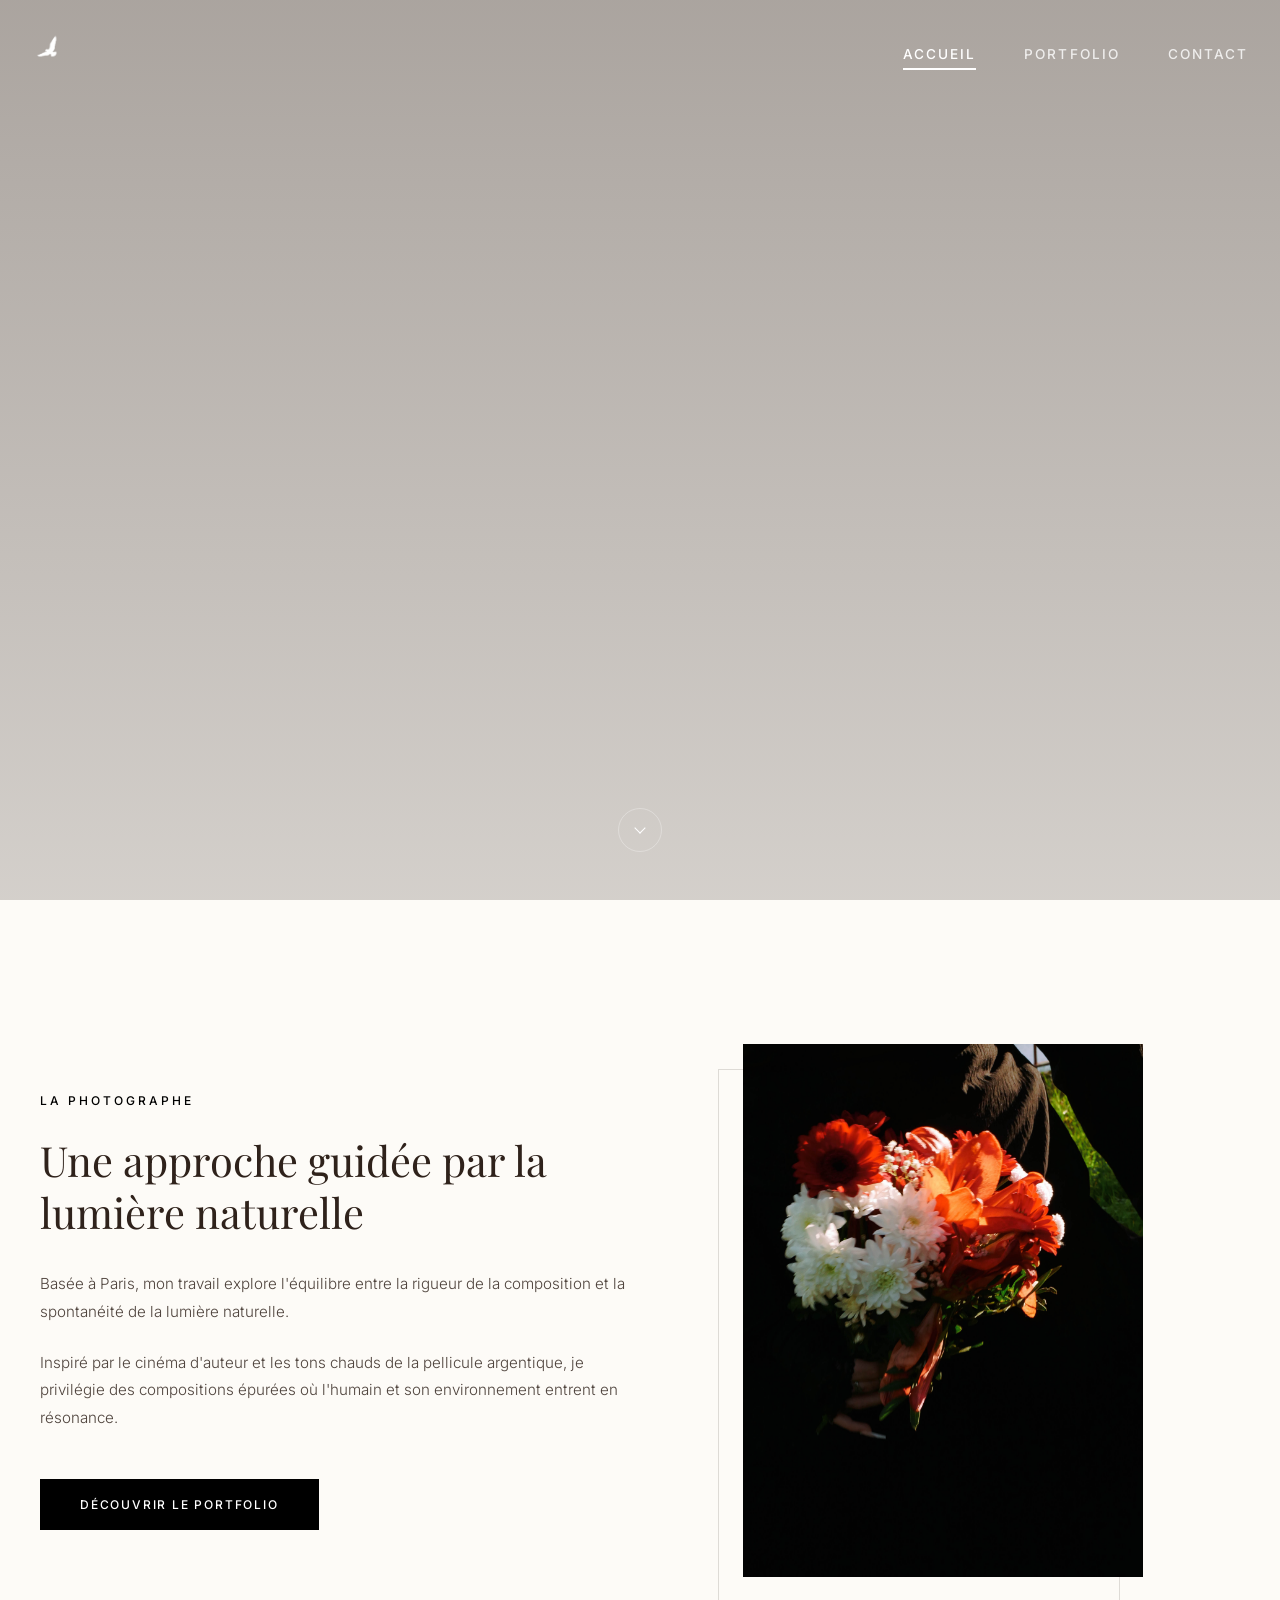
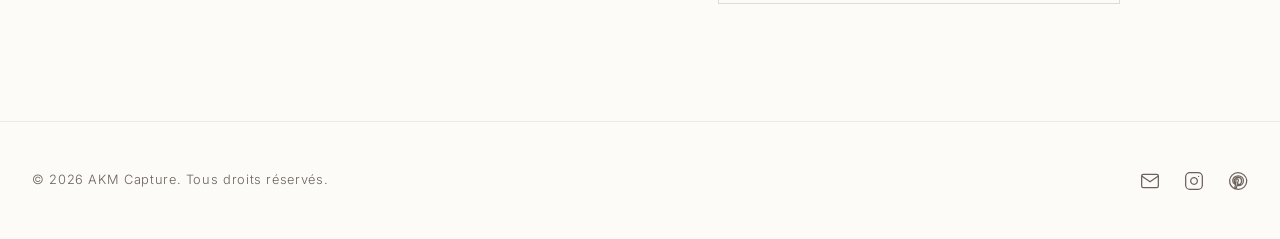
==== index.html @ 98f6f7d1 "Premier commit du portfolio" ====
<!DOCTYPE html>
<html lang="fr">
<head>
    <meta charset="UTF-8">
    <meta name="viewport" content="width=device-width, initial-scale=1.0">
    <title> Accueil | AKM Capture </title>
    
    <!-- Intégration des polices : Playfair Display & Inter -->
    <link rel="preconnect" href="https://fonts.googleapis.com">
    <link rel="preconnect" href="https://fonts.gstatic.com" crossorigin>
    <link rel="icon" type="image/png" href="image/logos/logoblancSF.png">
    <link href="https://fonts.googleapis.com/css2?family=Inter:wght@300;400;500&family=Playfair+Display:ital,wght@0,400;0,600;1,400&display=swap" rel="stylesheet">
    
    <!-- Feuille de style globale -->
    <link rel="stylesheet" href="style.css">
</head>
<body>

    <!-- En-tête global (Header conforme à portfolio.html et contact.html) -->
    <header class="main-header">
        <div class="header-container">
            <!-- Logo à gauche -->
        <div class="header-logo">
    <a href="index.html" class="logo-link">
        <img src="image/logos/logoblancSF.png" alt="Logo AKM" class="logo-img">
    </a>
</div>

            <!-- Navigation au milieu -->
            <nav class="header-nav">
                <ul class="nav-list">
                    <li><a href="index.html" class="nav-item active">Accueil</a></li>
                    <li><a href="portfolio.html" class="nav-item">Portfolio</a></li>
                    <li><a href="contact.html" class="nav-item">Contact</a></li>
                </ul>
            </nav>

    
        </div>
    </header>

    <main>
        <!-- Section 1 : Bannière Hero (100vh) -->
        <section class="hero-section">
            <div class="hero-overlay"></div>
            <div class="hero-content">
                <span class="hero-subtitle"></span>
                <h1 class="hero-title"></h1>
            </div>

                <a href="#about" class="hero-scroll-link" aria-label="Défiler vers la section À propos">
                    <span class="scroll-arrow"></span>
                </a>
            
        </section>

        <!-- Section 2 : Présentation "Qui suis-je" -->
        <section class="about-section" id="about">
            <div class="about-container">
                <!-- Colonne 1 : Texte -->
                <div class="about-text-column">
                    <span class="about-tag">La Photographe</span>
                    <h2 class="about-heading">Une approche guidée par la lumière naturelle </h2>
                    <p class="about-paragraph">
                        Basée à Paris, mon travail explore l'équilibre entre la rigueur de la composition et la spontanéité de la lumière naturelle. 
                    </p>
                    <p class="about-paragraph">
                        Inspiré par le cinéma d'auteur et les tons chauds de la pellicule argentique, je privilégie des compositions épurées où l'humain et son environnement entrent en résonance.
                    </p>
                    <div class="about-cta">
                        <a href="portfolio.html" class="cta-button">Découvrir le portfolio</a>
                    </div>
                </div>

                <!-- Colonne 2 : Image -->
                <div class="about-image-column">
                    <div class="about-image-frame">
                        <img src="image/galerie portfolio/15galerieakmc.jpg" alt="" class="about-image">
                    </div>
                </div>
            </div>
        </section>
    </main>

    <!-- Bas de page (Footer) -->
     <footer class="site-footer">
        <div class="footer-container">
            <!-- Crédit à gauche -->
            <p class="footer-credits">© 2026 AKM Capture. Tous droits réservés.</p>
            
            <!-- Raccourcis réseaux à droite -->
            <div class="footer-socials">
                <!-- E-mail -->
                <a href="mailto:azhrhn@outlook.com.com" class="footer-icon-link" aria-label="E-mail">
                    <svg xmlns="http://www.w3.org/2000/svg" viewBox="0 0 24 24" fill="none" stroke="currentColor" stroke-width="1.5" stroke-linecap="round" stroke-linejoin="round" class="svg-icon">
                        <path d="M4 4h16c1.1 0 2 .9 2 2v12c0 1.1-.9 2-2 2H4c-1.1 0-2-.9-2-2V6c0-1.1.9-2 2-2z"></path>
                        <polyline points="22,6 12,13 2,6"></polyline>
                    </svg>
                </a>
                
                <!-- Instagram -->
                <a href="https://instagram.com/akm.capture" target="_blank" rel="noopener noreferrer" class="footer-icon-link" aria-label="Instagram">
                    <svg xmlns="http://www.w3.org/2000/svg" viewBox="0 0 24 24" fill="none" stroke="currentColor" stroke-width="1.5" stroke-linecap="round" stroke-linejoin="round" class="svg-icon">
                        <rect x="2" y="2" width="20" height="20" rx="5" ry="5"></rect>
                        <path d="M16 11.37A4 4 0 1 1 12.63 8 4 4 0 0 1 16 11.37z"></path>
                        <line x1="17.5" y1="6.5" x2="17.51" y2="6.5"></line>
                    </svg>
                </a>
                
                <!-- Pinterest -->
                <a href="https://pinterest.com/azhrhn" target="_blank" rel="noopener noreferrer" class="footer-icon-link" aria-label="Pinterest">
                    <svg xmlns="http://www.w3.org/2000/svg" viewBox="0 0 24 24" fill="none" stroke="currentColor" stroke-width="1.5" stroke-linecap="round" stroke-linejoin="round" class="svg-icon">
                        <path d="M12 2C6.48 2 2 6.48 2 12c0 4.27 2.68 7.91 6.46 9.38-.09-.8-.17-2.02.04-2.89.18-.78 1.16-5.02 1.16-5.02s-.3-.59-.3-1.47c0-1.38.8-2.41 1.8-2.41.85 0 1.26.64 1.26 1.4 0 .85-.54 2.13-.82 3.31-.23.99.49 1.8 1.47 1.8 1.77 0 3.13-1.86 3.13-4.55 0-2.38-1.71-4.04-4.14-4.04-2.82 0-4.48 2.12-4.48 4.31 0 .85.33 1.77.74 2.27.08.1.09.18.06.28l-.27 1.12c-.04.18-.15.22-.34.13-1.25-.58-2.03-2.4-2.03-3.86 0-3.14 2.28-6.02 6.58-6.02 3.45 0 6.13 2.46 6.13 5.74 0 3.43-2.16 6.19-5.16 6.19-1.01 0-1.95-.52-2.27-1.14l-.62 2.36c-.22.86-.83 1.94-1.24 2.6 1.05.3 2.16.48 3.31.48 5.52 0 10-4.48 10-10S17.52 2 12 2z"></path>
                    </svg>
                </a>
            </div>
        </div>
    </footer>

</body>
</html>
---- style.css ----
/* ==========================================================================
   1. VARIABLES & RESET GLOBAL
   ========================================================================== */
:root {
    /* Palette de couleurs rétro-moderne */
    --color-bg-light: #FDFBF7;       /* Beige clair pour le fond */
    --color-text-dark: #2F221B;      /* Marron foncé pour le texte */
    --color-accent: #000000;         /* Orange rétro */
    --color-accent-hover: #000000;   /* Orange rétro au survol */
    --color-white: #ffffff;
    
    /* Typographies */
    --font-serif: 'Playfair Display', Georgia, serif;
    --font-sans: 'Inter', system-ui, -apple-system, sans-serif;
    
    /* Transitions */
    --transition-standard: all 0.4s cubic-bezier(0.25, 1, 0.5, 1);
}

* {
    box-sizing: border-box;
    margin: 0;
    padding: 0;
}

/* Masque la barre de défilement sur Firefox et Edge tout en permettant le scroll */
html {
    scrollbar-width: none;      /* Firefox */
    -ms-overflow-style: none;  /* Internet Explorer et Edge */
}

/* Masque la barre de défilement sur Safari, Chrome et Opera */
html::-webkit-scrollbar {
    display: none;              /* Safari et Chrome */
}

html {
    scroll-behavior: smooth;
    font-size: 16px;
}

body {
    background-color: var(--color-bg-light);
    color: var(--color-text-dark);
    font-family: var(--font-sans);
    line-height: 1.6;
    -webkit-font-smoothing: antialiased;
}

a {
    text-decoration: none;
    color: inherit;
    transition: var(--transition-standard);
}

ul {
    list-style: none;
}

img {
    max-width: 100%;
    height: auto;
    display: block;
}

/* ==========================================================================
   2. EN-TÊTE GLOBAL (Réglages identiques à vos captures d'écran)
   ========================================================================== */
.main-header {
    position: absolute;
    top: 0;
    left: 0;
    width: 100%;
    z-index: 100;
    background-color: transparent;
}

.header-container {
    max-width: 1400px;
    margin: 0 auto;
    padding: 2rem;
    display: flex;
    justify-content: space-between;
    align-items: center;
}

.logo-link {
    font-family: var(--font-serif);
    font-size: 1.4rem;
    font-weight: 600;
    letter-spacing: -0.01em;
    color: var(--color-white);
    text-decoration: none;
}

.nav-list {
    display: flex;
    gap: 3rem;
    list-style: none;
}

.nav-item {
    font-size: 0.85rem;
    font-weight: 500;
    text-transform: uppercase;
    letter-spacing: 0.15em;
    color: var(--color-white);
    opacity: 0.8;
    position: relative;
    padding-bottom: 0.5rem;
    text-decoration: none;
    transition: var(--transition-standard);
}

.nav-item:hover,
.nav-item.active {
    opacity: 1;
    
}

.nav-item::after {
    content: '';
    position: absolute;
    bottom: 0;
    left: 0;
    width: 0;
    height: 1.5px;
    background-color: var(--color-white);
    transition: var(--transition-standard);
}

.nav-item:hover::after,
.nav-item.active::after {
    width: 100%;
}

.header-socials {
    display: flex;
    align-items: center;
}

.social-link {
    color: var(--color-white);
    opacity: 0.8;
    display: flex;
    align-items: center;
    transition: var(--transition-standard);
}

.social-link:hover {
    color: var(--color-accent);
    opacity: 1;
    transform: translateY(-2px);
}

.svg-icon {
    width: 20px;
    height: 20px;
    display: block;
}

/* ==========================================================================
   3. SECTION HERO (index.html)
   ========================================================================== */
.hero-section {
    position: relative;
    height: 100vh;
    width: 100%;
    display: flex;
    align-items: center;
    justify-content: center;
    background-image: url('image/logos/ban3extend.jpg');
    background-size: cover;
    background-position: center;
    background-repeat: no-repeat;
    color: var(--color-white);
    text-align: center;
}

.hero-overlay {
    position: absolute;
    top: 0;
    left: 0;
    width: 100%;
    height: 100%;
    background: linear-gradient(180deg, rgba(47, 34, 27, 0.4) 0%, rgba(47, 34, 27, 0.2) 100%);
    z-index: 1;
}

.hero-content {
    position: relative;
    z-index: 2;
    max-width: 800px;
    padding: 0 1.5rem;
}

.hero-subtitle {
    font-size: 0.8rem;
    font-weight: 500;
    text-transform: uppercase;
    letter-spacing: 0.3em;
    color: var(--color-accent);
    margin-bottom: 1.2rem;
    display: block;
}

.hero-title {
    font-family: var(--font-serif);
    font-size: clamp(2.5rem, 5vw, 4.5rem);
    font-weight: 400;
    line-height: 1.15;
    margin-bottom: 3rem;
}

.hero-scroll-link {
     position: absolute;
    bottom: 3rem;               /* Positionne la flèche tout en bas */
    left: 50%;                  /* Centre la flèche horizontalement */
    transform: translateX(-50%); /* Ajuste le centrage parfait */
    display: inline-flex;
    align-items: center;
    justify-content: center;
    width: 44px;
    height: 44px;
    border: 1px solid rgba(255, 255, 255, 0.3);
    border-radius: 50%;
    z-index: 10;
}

.hero-scroll-link:hover {
    border-color: var(--color-white);
    background-color: rgba(224, 122, 95, 0.1);
}

.scroll-arrow {
    width: 8px;
    height: 8px;
    border-right: 1.5px solid var(--color-white);
    border-bottom: 1.5px solid var(--color-white);
    transform: rotate(45deg);
    margin-bottom: 4px;
}

/* ==========================================================================
   4. SECTION PRÉSENTATION "QUI SUIS-JE" (index.html)
   ========================================================================== */
.about-section {
    padding: 9rem 2rem;
    background-color: var(--color-bg-light);
}

.about-container {
    max-width: 1200px;
    margin: 0 auto;
    display: grid;
    grid-template-columns: 1.1fr 0.9fr;
    gap: 6rem;
    align-items: center;
}

.about-text-column {
    display: flex;
    flex-direction: column;
}

.about-tag {
    font-size: 0.75rem;
    font-weight: 500;
    text-transform: uppercase;
    letter-spacing: 0.25em;
    color: var(--color-accent-hover);
    margin-bottom: 1.5rem;
}

.about-heading {
    font-family: var(--font-serif);
    font-size: clamp(1.8rem, 3.5vw, 2.6rem);
    font-weight: 400;
    line-height: 1.25;
    margin-bottom: 2rem;
    color: var(--color-text-dark);
}

.about-paragraph {
    font-size: 0.95rem;
    font-weight: 300;
    line-height: 1.8;
    margin-bottom: 1.5rem;
    color: rgba(47, 34, 27, 0.85);
}

.about-cta {
    margin-top: 1.5rem;
}

.cta-button {
    display: inline-block;
    padding: 1rem 2.5rem;
    background-color: var(--color-accent);
    color: var(--color-white);
    font-size: 0.75rem;
    font-weight: 500;
    text-transform: uppercase;
    letter-spacing: 0.15em;
    border: none;
    cursor: pointer;
    transition: var(--transition-standard);
}

.cta-button:hover {
    background-color: var(--color-accent-hover);
    transform: translateY(-2px);
}

.about-image-frame {
    position: relative;
    width: 100%;
    max-width: 400px;
    aspect-ratio: 3 / 4;
}

.about-image-frame::after {
    content: '';
    position: absolute;
    top: 25px;
    left: -25px;
    width: 100%;
    height: 100%;
    border: 1px solid rgba(47, 34, 27, 0.15);
    z-index: 1;
    pointer-events: none;
    transition: var(--transition-standard);
}

.about-image-frame:hover::after {
    transform: translate(5px, -5px);
    border-color: var(--color-accent);
}

.about-image {
    width: 100%;
    height: 100%;
    object-fit: cover;
    position: relative;
    z-index: 2;
}

/* ==========================================================================
   5. AJUSTEMENTS MOBILES & TABLETTES (index.html)
   ========================================================================== */
@media (max-width: 1024px) {
    .header-container {
        padding: 1.5rem 2rem;
    }

    .about-section {
        padding: 7rem 2rem;
    }

    .about-container {
        gap: 4rem;
    }
}

@media (max-width: 768px) {
    .header-container {
        padding: 1.5rem;
    }

    .nav-list {
        gap: 1.5rem;
    }

    .nav-item {
        font-size: 0.75rem;
        letter-spacing: 0.1em;
    }

    .about-container {
        grid-template-columns: 1fr;
        gap: 5rem;
    }

    .about-image-column {
        order: -1;
    }

    .about-image-frame {
        max-width: 320px;
        margin: 0 auto;
    }
}

@media (max-width: 480px) {
    .header-container {
        flex-direction: column;
        gap: 1rem;
        text-align: center;
    }

    .main-header {
        background-color: rgba(47, 34, 27, 0.15);
        padding-bottom: 0.5rem;
    }

    .hero-title {
        font-size: 2.2rem;
    }

    .about-section {
        padding: 5rem 1.5rem;
    }

    .about-image-frame::after {
        top: 15px;
        left: -15px;
    }
}

/* ==========================================================================
   7. STYLE DU BAS DE PAGE (FOOTER)
   ========================================================================== */
.site-footer {
    background-color: var(--color-bg-light);
    border-top: 1px solid rgba(47, 34, 27, 0.08);
    padding: 3rem 2rem;
    width: 100%;
}

.site-footer .footer-container {
    max-width: 1400px;
    margin: 0 auto;
    display: flex;
    justify-content: space-between;
    align-items: center;
}

.footer-credits {
    font-size: 0.8rem;
    font-weight: 300;
    letter-spacing: 0.05em;
    color: var(--color-text-dark);
    opacity: 0.7;
}

.footer-socials {
    display: flex;
    gap: 1.5rem;
    align-items: center;
}

.footer-icon-link {
    color: var(--color-text-dark);
    opacity: 0.7;
    display: flex;
    align-items: center;
    transition: var(--transition-standard);
}

.footer-icon-link:hover {
    color: var(--color-accent);
    opacity: 1;
    transform: translateY(-2px);
}

/* --------------------------------------------------------------------------
   Cas spécifique : Page de Contact (Superposition transparente absolue)
   -------------------------------------------------------------------------- */
.contact-body .site-footer {
    position: absolute;
    bottom: 0;
    left: 0;
    width: 100%;
    background-color: transparent;
    border-top: none;
    z-index: 10;
}

.contact-body .footer-credits {
    color: var(--color-white);
    opacity: 0.6;
}

.contact-body .footer-icon-link {
    color: var(--color-white);
    opacity: 0.6;
}

.contact-body .footer-icon-link:hover {
    color: var(--color-accent);
    opacity: 1;
}

/* --------------------------------------------------------------------------
   Version Responsive du Footer
   -------------------------------------------------------------------------- */
@media (max-width: 768px) {
    .site-footer {
        padding: 2.5rem 1.5rem;
    }
    
    .site-footer .footer-container {
        flex-direction: column;
        gap: 1.5rem;
        text-align: center;
    }
    
    /* Pour la page contact sur mobile, on laisse respirer l'espace */
    .contact-body .site-footer {
        position: absolute;
        bottom: 1rem;
    }
}

/* Style du lien du logo */
.logo-link {
    display: inline-flex;
    align-items: center;
}

/* Ajustement de l'image du logo */
.logo-img {
    height: 35px;      /* Modifiez cette hauteur (ex: 35px, 40px, 50px) pour l'ajuster à votre logo */
    width: auto;       /* Conserve les proportions d'origine de l'image */
    display: block;
    transition: var(--transition-standard);
}

/* Effet discret au survol du logo (bouton cliquable) */
.logo-link:hover .logo-img {
    opacity: 0.8;      /* Légère transparence */
    transform: scale(1.03); /* Très léger agrandissement */
}
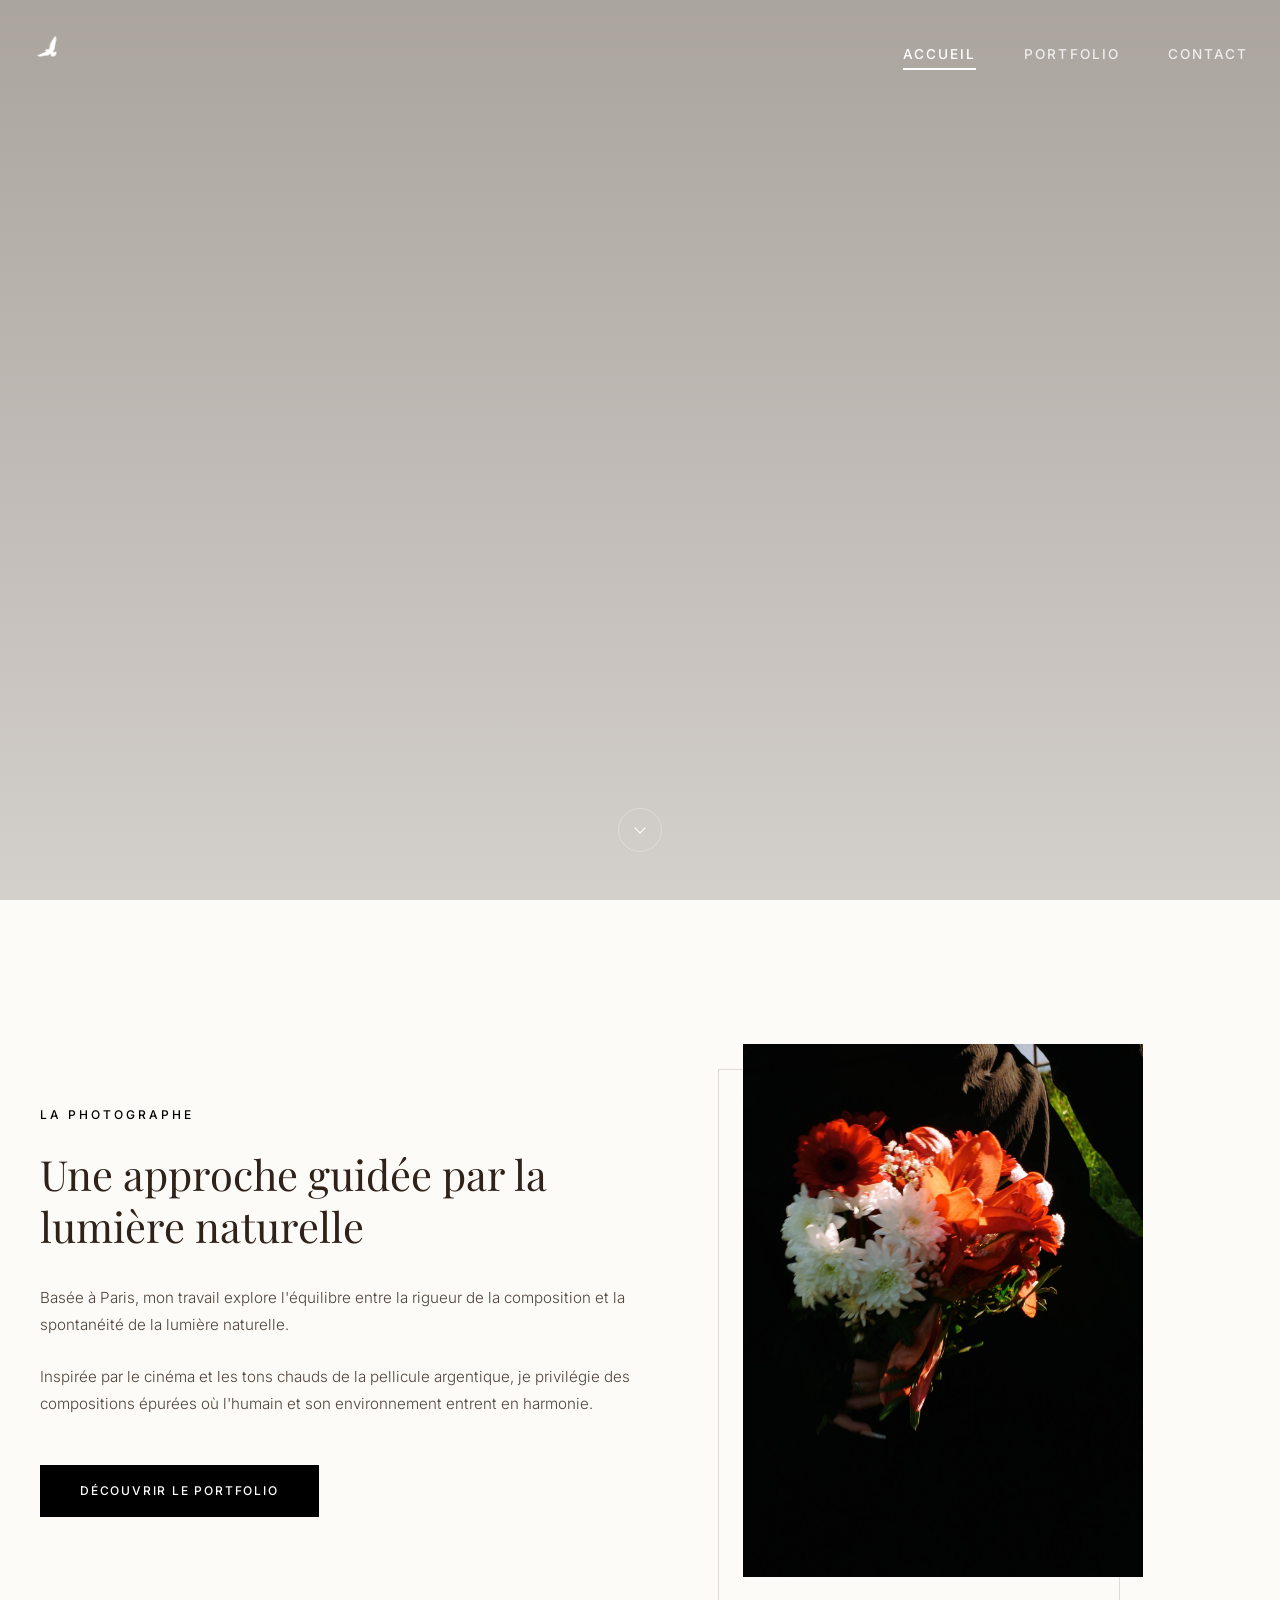
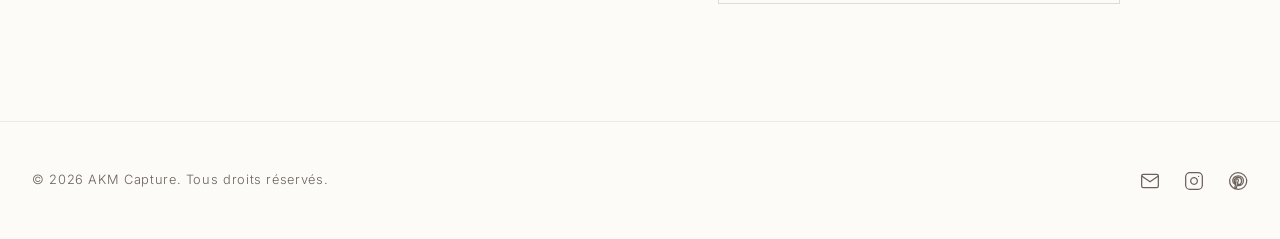
==== commit 7b9cc9ff: "dernières modif" ====
--- a/index.html
+++ b/index.html
@@ -65,7 +65,7 @@
                         Basée à Paris, mon travail explore l'équilibre entre la rigueur de la composition et la spontanéité de la lumière naturelle. 
                     </p>
                     <p class="about-paragraph">
-                        Inspiré par le cinéma d'auteur et les tons chauds de la pellicule argentique, je privilégie des compositions épurées où l'humain et son environnement entrent en résonance.
+                        Inspirée par le cinéma et les tons chauds de la pellicule argentique, je privilégie des compositions épurées où l'humain et son environnement entrent en harmonie.
                     </p>
                     <div class="about-cta">
                         <a href="portfolio.html" class="cta-button">Découvrir le portfolio</a>
--- a/style.css
+++ b/style.css
@@ -530,4 +530,33 @@
 .logo-link:hover .logo-img {
     opacity: 0.8;      /* Légère transparence */
     transform: scale(1.03); /* Très léger agrandissement */
+}
+
+/* Rend la bande du menu (Header) 100% transparente sans démarcation sur téléphone */
+@media (max-width: 480px) {
+    .main-header,
+    .site-header {
+        background-color: transparent !important; /* Enlève la couleur de fond */
+        background: none !important;              /* Enlève tout dégradé éventuel */
+    }
+}
+
+/* Aligne le logo et le menu sur la même ligne horizontale sur téléphone */
+@media (max-width: 480px) {
+    .header-container {
+        flex-direction: row !important;         /* Force l'alignement sur une seule ligne */
+        justify-content: space-between !important; /* Place le logo à gauche et le menu à droite */
+        align-items: center !important;
+        padding: 1rem 1.5rem !important;        /* Réduit l'espace intérieur en hauteur */
+    }
+
+    .nav-list,
+    .nav-menu ul {
+        gap: 1rem !important;                   /* Réduit l'espace entre Accueil, Portfolio et Contact */
+    }
+
+    .nav-item,
+    .nav-link {
+        font-size: 0.72rem !important;          /* Rend l'écriture légèrement plus compacte pour tenir sur une ligne */
+    }
 }
